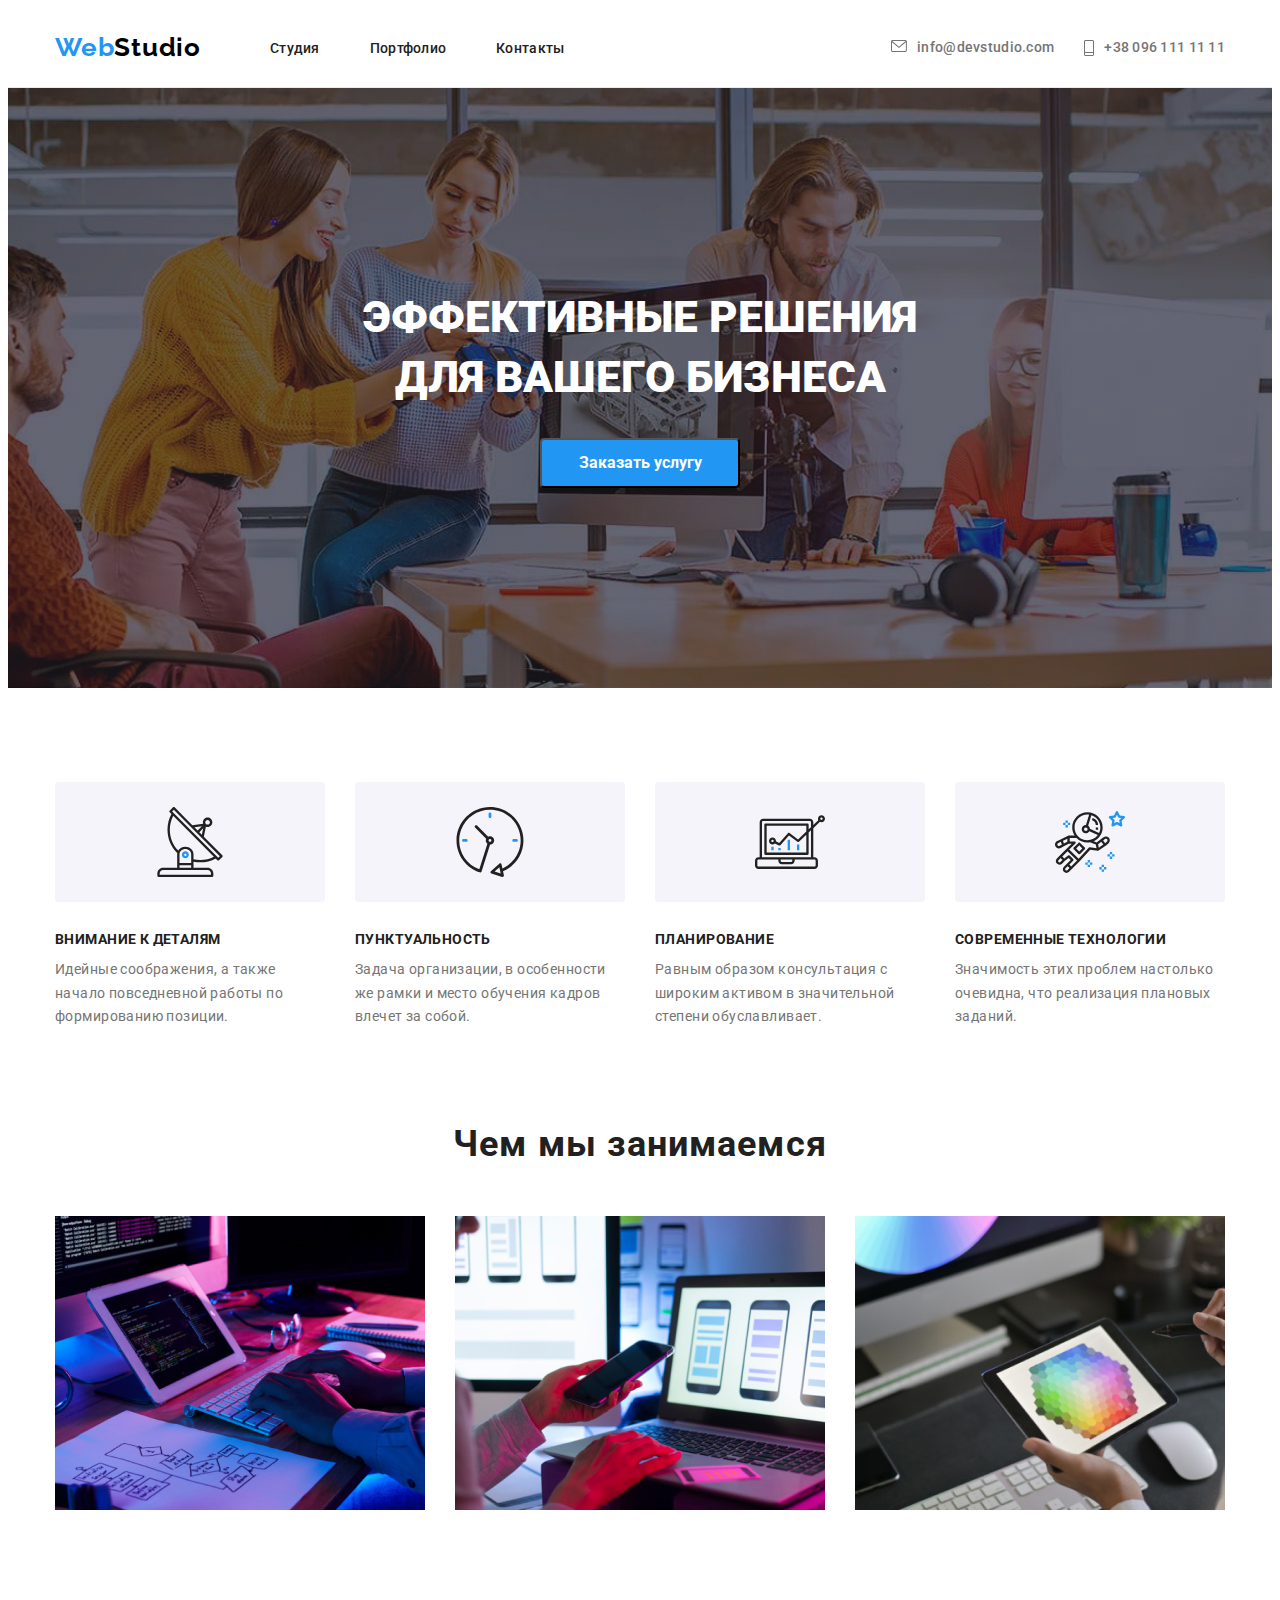
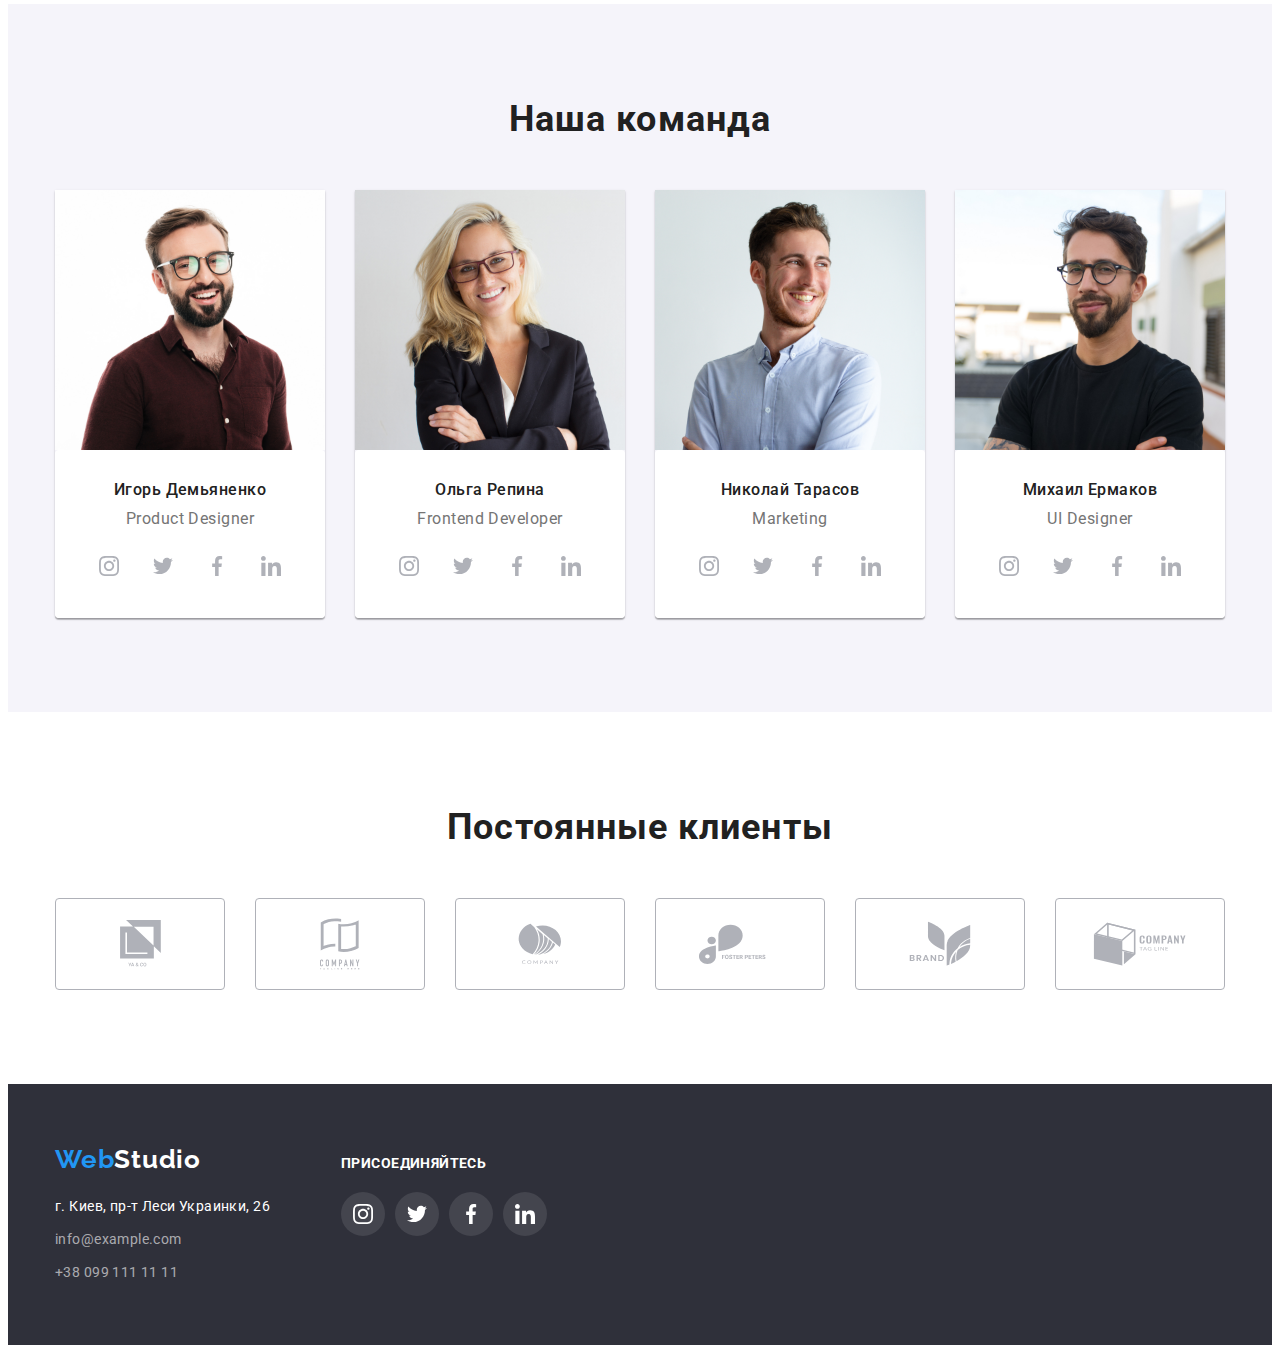
==== index.html @ 506d8bec "5.1" ====
<!DOCTYPE html>
<html lang="ru">
<head>
    <meta charset="UTF-8">
    <meta http-equiv="X-UA-Compatible" content="IE=edge">
    <meta name="viewport" content="width=device-width, initial-scale=1.0">
    <title>Document</title> 
    <link rel="preconnect" href="https://fonts.googleapis.com">
    <link rel="preconnect" href="https://fonts.gstatic.com" crossorigin>
    <link href="https://fonts.googleapis.com/css2?family=Raleway:wght@700&family=Roboto:wght@400;500;700;900&display=swap" rel="stylesheet">
    <link rel="stylesheet" href="https://cdnjs.cloudflare.com/ajax/libs/modern-normalize/1.1.0/modern-normalize.min.css" integrity="sha512-wpPYUAdjBVSE4KJnH1VR1HeZfpl1ub8YT/NKx4PuQ5NmX2tKuGu6U/JRp5y+Y8XG2tV+wKQpNHVUX03MfMFn9Q==" crossorigin="anonymous" referrerpolicy="no-referrer" />
    <link rel="stylesheet" href="./css/styles.css" />
</head>

<body>
<header class="header">
    <div class="container">
<nav class="header-nav">
    <a class="logo link" href="" lang="en">Web<span class="logo-accent">Studio</span></a>
    
   <ul class="header-list list"> 
       <li class="header-item"><a href="./index.html" class="header-link link studia ">Студия</a></li>
    <li class="header-item"><a href="./portfolio.html" class="header-link link portfolio">Портфолио</a></li>
    <li class="header-item"><a href="" class="header-link link contacts">Контакты</a></li>
</ul>
</nav>
 <ul class="header-connect list">
    <li class="header-connect-item"><a href="mailto:info@devstudio.com" class="header-mail link">
        <svg class="header-icon" width="16" height="12">
            <use href="./img/icons-four.svg#icon-envelope"></use>
        </svg> info@devstudio.com</a>
      </li>
    <li class="header-connect-item"><a href="tel:+380961111111" class="header-tel link">
        <svg class="header-icon" width="10" height="16">
            <use href="./img/icons-four.svg#icon-Vector"></use>
        </svg> +38 096 111 11 11</a>
      </li>
 </ul>
</div>

</header>

<main>   
 <section class="business">
    <div class="container">
<h1 class="main-title">ЭФФЕКТИВНЫЕ РЕШЕНИЯ <br>ДЛЯ ВАШЕГО БИЗНЕСА</h1>
<button type="button" class="business-btn">Заказать услугу</button>
</div>
</section>
<section class="option">
        <ul class="option-soc-list list">
            <li class="option-soc-item">
                <div class="option-soc">
                 <svg class="option-soc-icon" width="70" height="70">
                    <use href="./img/icons-three.svg#icon-antenna-1"></use>
                 </svg>
                </div>
            </li>
            <li class="option-soc-item">
                <div class="option-soc">
                 <svg class="option-soc-icon" width="70" height="70">
                    <use href="./img/icons-three.svg#icon-clock-1"></use>
                 </svg>
                </div>
            </li>
            <li class="option-soc-item">
                <div class="option-soc">
                 <svg class="option-soc-icon" width="70" height="70">
                    <use href="./img/icons-three.svg#icon-diagram-1"></use>
                 </svg>
                </div>
            </li>
            <li class="option-soc-item">
                <div class="option-soc">
                 <svg class="option-soc-icon" width="70" height="70">
                    <use href="./img/icons-three.svg#icon-astronaut-1"></use>
                 </svg>
                </div>
            </li>
        </ul>
    <div class="container">
    <ul class="option-list list">
    <li class="option-item "> 
        <h3 class="option-item-title ">Внимание к деталям</h3>
    <p class="option-iyem-text">Идейные соображения, а также начало повседневной работы по формированию позиции. </p>
</li>
    <li class="option-item">
        <h3 class="option-item-title">Пунктуальность </h3>
    <p class="option-iyem-text">Задача организации, в особенности же рамки и место обучения кадров влечет за собой.</p>
</li>
    <li class="option-item">
        <h3 class="option-item-title">Планирование</h3>
    <p class="option-iyem-text">Равным образом консультация с широким активом в значительной степени обуславливает.</p>
</li>
    <li class="option-item">
        <h3 class="option-item-title">Современные технологии</h3>
    <p class="option-iyem-text">Значимость этих проблем настолько очевидна, что реализация плановых заданий.</p>
</li>
</ul>
</div>
</section>
<section class="work">
<div class="container">
<h2 class="work-title">Чем мы занимаемся</h2>

<ul class="work-list list">
    
    <li class="work-item"><img src="img/cod.jpg" alt="верстка" width="370" height="294" class="work-pict"> </li>
<li class="work-item"> <img src="img/telephone.jpg" alt="верстка" width="370" height="294"  class="work-pict"></li>
<li class="work-item"><img src="img/laptop.jpg" alt="верстка" width="370" height="294" class="work-pict"></li>
</ul>
</div>
</section>
   <section class="hero">
       <div class="container">
<h2 class="hero-title">Наша команда</h2>
<ul class="hero-list list">
    <li class="hero-item">
           
        <img src="./img/igor.jpg" alt="работник1" width="270" height="260"  class="hero-pict">
        <div class="about-people">
        <h3 class="hero-name">Игорь Демьяненко</h3>
        <p class="hero-work">Product Designer</p>
        <ul class="hero-soc-list list">
            <li class="hero-soc-item"><a href="" class="hero-soc-link link">
                <svg class="hero-soc-icon" width="20" height="20">
                    <use href="./img/icons.svg#icon-instagram-2-1"></use>
                </svg>
            </a></li>
            <li class="hero-soc-item"><a href="" class="hero-soc-link link">
                <svg class="hero-soc-icon" width="20" height="20">
                    <use href="./img/icons.svg#icon-twitter-1-1"></use>
                </svg>
            </a></li>
            <li class="hero-soc-item"><a href="" class="hero-soc-link link">
                <svg class="hero-soc-icon" width="20" height="20">
                    <use href="./img/icons.svg#icon-facebook-1-1"></use>
                </svg>
            </a></li>
            <li class="hero-soc-item"><a href="" class="hero-soc-link link">
                <svg class="hero-soc-icon" width="20" height="20">
                    <use href="./img/icons.svg#icon-linkedin-1-1"></use>
                </svg>
            </a></li>
        </ul>
        </div>
    </li>

    <li class="hero-item">
                            
        <img src="./img/olha.jpg" alt="работник2" width="270" height="260" class="hero-pict">
        <div class="about-people">
        <h3 class="hero-name">Ольга Репина</h3>
        <p class="hero-work">Frontend Developer</p>
        <ul class="hero-soc-list list">
            <li class="hero-soc-item"><a href="" class="hero-soc-link link">
                <svg class="hero-soc-icon" width="20" height="20">
                    <use href="./img/icons.svg#icon-instagram-2-1"></use>
                </svg>
            </a></li>
            <li class="hero-soc-item"><a href="" class="hero-soc-link link">
                <svg class="hero-soc-icon" width="20" height="20">
                    <use href="./img/icons.svg#icon-twitter-1-1"></use>
                </svg>
            </a></li>
            <li class="hero-soc-item"><a href="" class="hero-soc-link link">
                <svg class="hero-soc-icon" width="20" height="20">
                    <use href="./img/icons.svg#icon-facebook-1-1"></use>
                </svg>
            </a></li>
            <li class="hero-soc-item"><a href="" class="hero-soc-link link">
                <svg class="hero-soc-icon" width="20" height="20">
                    <use href="./img/icons.svg#icon-linkedin-1-1"></use>
                </svg>
            </a></li>
        </ul>
        </div>   
    </li>
    <li class="hero-item">              
      
        <img src="./img/nikolay.jpg" alt="работник3" width="270" height="260" class="hero-pict">
        <div class="about-people">
        <h3 class="hero-name">Николай Тарасов</h3>
        <p class="hero-work">Marketing</p>
        <ul class="hero-soc-list list">
            <li class="hero-soc-item"><a href="" class="hero-soc-link link">
                <svg class="hero-soc-icon" width="20" height="20">
                    <use href="./img/icons.svg#icon-instagram-2-1"></use>
                </svg>
            </a></li>
            <li class="hero-soc-item"><a href="" class="hero-soc-link link">
                <svg class="hero-soc-icon" width="20" height="20">
                    <use href="./img/icons.svg#icon-twitter-1-1"></use>
                </svg>
            </a></li>
            <li class="hero-soc-item"><a href="" class="hero-soc-link link">
                <svg class="hero-soc-icon" width="20" height="20">
                    <use href="./img/icons.svg#icon-facebook-1-1"></use>
                </svg>
            </a></li>
            <li class="hero-soc-item"><a href="" class="hero-soc-link link">
                <svg class="hero-soc-icon" width="20" height="20">
                    <use href="./img/icons.svg#icon-linkedin-1-1"></use>
                </svg>
            </a></li>
        </ul>
        </div>
    </li>

    <li class="hero-item"> 
        <img src="./img/mihail.jpg" alt="работник4" width="270" height="260" class="hero-pict">
        <div class="about-people">
        <h3 class="hero-name">Михаил Ермаков</h3>
        <p class="hero-work">UI Designer</p> 
        <ul class="hero-soc-list list">
            <li class="hero-soc-item"><a href="" class="hero-soc-link link">
                <svg class="hero-soc-icon" width="20" height="20">
                    <use href="./img/icons.svg#icon-instagram-2-1"></use>
                </svg>
            </a></li>
            <li class="hero-soc-item"><a href="" class="hero-soc-link link">
                <svg class="hero-soc-icon" width="20" height="20">
                    <use href="./img/icons.svg#icon-twitter-1-1"></use>
                </svg>
            </a></li>
            <li class="hero-soc-item"><a href="" class="hero-soc-link link">
                <svg class="hero-soc-icon" width="20" height="20">
                    <use href="./img/icons.svg#icon-facebook-1-1"></use>
                </svg>
            </a></li>
            <li class="hero-soc-item"><a href="" class="hero-soc-link link">
                <svg class="hero-soc-icon" width="20" height="20">
                    <use href="./img/icons.svg#icon-linkedin-1-1"></use>
                </svg>
            </a></li>
        </ul>         
        </div>
    </li>
</ul>
</div>
</section>
<section class="customers">
    <h2 class="customers-title">Постоянные клиенты</h2>
   <ul class="customers-list list">
       <li class="customers-item"><a href="" class="customers-link">
           <svg class="customers-icon" width="41" height="46.7">
               <use href="./img/icons-two.svg#icon-Union-2"></use>
           </svg>
       </a></li>
       <li class="customers-item"><a href="" class="customers-link">
           <svg class="customers-icon" width="40" height="52">
               <use href="./img/icons-two.svg#icon-Union-1"></use>
           </svg>
       </a></li>
       <li class="customers-item"><a href="" class="customers-link">
           <svg class="customers-icon" width="43.46" height="41.18">
               <use href="./img/icons-two.svg#icon-Object-2"></use>
           </svg>
       </a></li>
       <li class="customers-item"><a href="" class="customers-link">
           <svg class="customers-icon" width="84.44" height="40.62">
               <use href="./img/icons-two.svg#icon-group-2"></use>
           </svg>
       </a></li>
       <li class="customers-item"><a href="" class="customers-link">
           <svg class="customers-icon" width="62.54" height="45.43">
               <use href="./img/icons-two.svg#icon-group-1"></use>
           </svg>
       </a></li>
       <li class="customers-item"><a href="" class="customers-link">
           <svg class="customers-icon" width="93.79" height="43.93">
               <use href="./img/icons-two.svg#icon-Object-1"></use>
           </svg>
       </a></li>
   </ul>
</section>
</main>
<footer class="footer">
    <div class="footer-container container">
    <div class="address-container">   
    <a class="logo link" href="" lang="en">Web<span class="logo-accent-two">Studio</span></a>
  
    <address>
        <ul class="footer-list list">
          <li class="footer-item"><a href="https://bit.ly/3pXMvUd" target="_blank" rel="noopener noreferrer" class="footer-link-place link">г. Киев, пр-т
              Леси Украинки, 26</a> </li>
          <li class="footer-item"><a href="mailto:info@example.com" class="footer-mail link">info@example.com</a> </li>
          <li class="footer-item"><a href="tel:+380991111111" class="footer-tel link">+38 099 111 11 11</a> </li>
        </ul>
      </address>
      </div>
      <div class="join">
          <strong class="join-title">присоединяйтесь</strong>
          <ul class="join-list list">
              <li class="join-item">
                  <a href="" class="join-link link">
                      <svg class="join-icon" width="20" height="20">
                          <use href="./img/icons.svg#icon-instagram-2-1"></use>
                      </svg>
                  </a>
              </li>
              <li class="join-item">
                  <a href="" class="join-link link">
                      <svg class="join-icon" width="20" height="20">
                          <use href="./img/icons.svg#icon-twitter-1-1"></use>
                      </svg>
                  </a>
              </li>
              <li class="join-item">
                  <a href="" class="join-link link">
                      <svg class="join-icon" width="20" height="20">
                          <use href="./img/icons.svg#icon-facebook-1-1"></use>
                      </svg>
                  </a>
              </li>
              <li class="join-item">
                  <a href="" class="join-link link">
                      <svg class="join-icon" width="20" height="20">
                          <use href="./img/icons.svg#icon-linkedin-1-1"></use>
                      </svg>
                  </a>
              </li>
          </ul>
      </div>
    </div>
    </footer> 

</body>
</html>
---- css/styles.css ----
:root {
    --header-color: #212121;
    --title-color:#212121;
    --text-color:#757575;
    --btn-color:#2196F3;
    --second-title-color:#FFFFFF;
    --logo-colar:#2196F3;
    --header-link-color:#757575;
    --second-btn-color:#212121;
}
img {
  display: block;
}

* {
  box-sizing: border-box;
}
address {
  font-style: normal;
}
p, h1, h2, h3, h4, h5, h6{
  margin: 0;
}
ul{
  margin: 0;
  padding-left: 0;
}


body{
font-family: 'Roboto', sans-serif;
color: #212121;

}
.list {
    list-style: none;
}
.link {
    text-decoration: none;
}
.container {
  width: 1200px;
  margin: 0 auto;
  padding-left: 15px;
  padding-right: 15px;
}
                                          /*header*/
.header {
  padding-top: 24px;
  padding-bottom: 24px;
  border-bottom: 1px solid #ECECEC;
}
.logo {font-family: 'Raleway',sans-serif;
    font-style: normal;
    font-weight: 700;
    font-size: 26px;
    line-height: 1.19;
    letter-spacing: 0.03em;
    color: var(--logo-colar);
    width: 145px;
    height: 31px;
  }
  .logo {
    margin-right: 70px;
  }
    .logo-accent {
        color: black;
    }
    .logo-accent-two{
      color: #FFFFFF;
    }
    .header-list {
      display: flex;
    }
    .header-nav {
      display: flex;
      align-items: center;
    }
    .header .container {
     display: flex;
     align-items: center;
    }
  .header-link {
    font-weight: 500;
    font-size: 14px;
    line-height: 1.14;  
    letter-spacing: 0.02em;
    
    color: var(--header-color);
  }

  .header-item {
   margin-right: 50px;

  }
  .header-item:last-child {
    margin-right: 0;
  }
  .header-mail {
      
  font-weight: 500;
  font-size: 14px;
  line-height: 1.14;
  letter-spacing: 0.02em;
  
  color: var(--header-link-color);
  margin-right: 30px;
  }
  .header-tel {
    font-weight: 500;
    font-size: 14px;
    line-height: 1.14;
    letter-spacing: 0.02em;
    
    color: var(--header-link-color);
  }
  .header-connect {
    margin-left: auto;
    display: flex;
  }
  .header-tel, .header-mail {
   
   display: flex;
  }
  .header-icon {
    fill: #757575;
    margin-right: 10px;  
  }

  .header-link:hover,
  .header-link:focus {
    color: var(--btn-color);
  }
  .header-mail:hover,
  .header-mail:focus {
    color: var(--btn-color);
  }
  .header-mail:hover .header-icon,
  .header-mail:focus .header-icon {
    fill: var(--btn-color);
  }
  .header-tel:hover,
  .header-tel:focus {
    color: var(--btn-color);
  }

  .header-tel:hover .header-icon,
  .header-tel:focus .header-icon{
    color: var(--btn-color);
    fill: var(--btn-color);
  }

  .business-btn:hover,
  .business-btn:focus {
    background: var(--btn-color);
  }
  .main-btn:hover,
  .main-btn:focus {
    background: var(--btn-color);
    color: #FFFFFF;
    box-shadow: 0px 3px 1px rgba(0, 0, 0, 0.1), 0px 1px 2px rgba(0, 0, 0, 0.08), 0px 2px 2px rgba(0, 0, 0, 0.12);
  }
  .footer-link-place:hover,
  .footer-link-place:focus {
    color: var(--btn-color);
  }
  .footer-mail:hover,
  .footer-mail:focus {
    color: var(--btn-color);
  }
  .footer-tel:hover,
  .footer-tel:focus {
    color: var(--btn-color);

  }
                                         /*main*/
 .business{
  background: #2F303A;
  background-image: linear-gradient(rgba(47, 48, 58, 0.4),
   rgba(47, 48, 58, 0.4)), url(../img/photo_bg.jpg);
   max-width: 1600px;
   margin: 0px auto;
  background-repeat: no-repeat;
  background-position: center;
  background-size: cover;
  padding-top: 200px;
  padding-bottom: 200px;
 }                                        
.main-title {
    font-weight: 900;
font-size: 44px;
line-height: 1.36;
color:var(--second-title-color);
text-align: center;
margin-bottom: 30px;
width: 696px;
margin-left: auto;
margin-right: auto;
}


  .business-btn {
    font-family: 'Roboto';
    font-style: normal;
    font-weight: 700;
    font-size: 16px;
    line-height: 1.88;
    min-width: 200px;
    height: 50px;
    margin: 0 auto;
    display: block;
    background: #2196F3;
box-shadow: 0px 4px 4px rgba(0, 0, 0, 0.15);
border-radius: 4px;
color: #FFFFFF;
  }   
  .option {
    padding-top: 94px;
    padding-bottom: 94px;
  }
    .option-list {
     display: flex;

    }
    .option-item:not(:last-child) {
      margin-right: 30px;
    }
    .option-item {
      width: 270px;
    }
  
  .option-item-title {
    font-weight: 700;
    font-size: 14px;
    line-height: 1.14;
    letter-spacing: 0.03em;
    text-transform: uppercase;
    color: var(--title-color);
    margin-bottom: 10px;
  } 
  .option-iyem-text {
    font-size: 14px;
    line-height: 1.71;
    letter-spacing: 0.03em;
    
    color: var(--text-color);
  }     

 .option-soc-list {
   display: flex;
   justify-content: center;
 }
 
 .option-soc-item {
   width: 270px;
   height: 120px;
   background: #F5F4FA;
   border-radius: 4px;
   margin-bottom: 30px;
   margin-left: 30px;
 }

 .option-soc-item:first-child {
   margin-left: 0px;
 }

 .option-soc {
    display: flex;
    width: 100%;
    height: 100%;
    justify-content: center;
    align-items: center;
 }




  .work {
    padding-bottom: 94px;
  }
  .work-title {
    font-weight: 700;
    font-size: 36px;
    line-height: 1.17;
    letter-spacing: 0.03em;
    color: var(--title-color);
    margin-bottom: 50px;
    text-align: center;
  }   
  .work-list {
   display: flex;
  }
  .work-item:not(:last-child) {
   margin-right: 30px;

  } 
  
  .hero {
    background: #F5F4FA;
    padding-top: 94px;
    padding-bottom: 94px; 
  }
  .hero-title {
    font-weight: 700;
    font-size: 36px;
    line-height: 1.17;
    letter-spacing: 0.03em;
    color: var(--title-color);
    text-align: center;
    margin-bottom: 50px;
  }  
  .hero-list {
    display: flex;
     margin: -15px;
  }
  /* .hero-item:not(:last-child) {
    margin-right: 30px; 

  } */
  .hero-item {
    /* flex-basic: calc((100% - 120px) / 4); */
    flex-basis: calc(100% / 4 - 30px);
    margin: 15px;
    box-shadow: 0px 1px 3px rgba(0, 0, 0, 0.12), 0px 1px 1px rgba(0, 0, 0, 0.14), 0px 2px 1px rgba(0, 0, 0, 0.2);
    border-radius: 0px 0px 4px 4px; 
  }
  .about-people {
    padding-top: 30px;
    padding-bottom: 30px;
    text-align: center;
    background-color: #FFFFFF;
    border-radius: 4px;
  }

  .hero-name {
    font-weight: 500;
    font-size: 16px;
    line-height: 1.19;
    letter-spacing: 0.03em;
    color: var(--title-color);
    margin-bottom: 10px;
  }     
  .hero-work {
    font-size: 16px;
    line-height: 1.19;
    letter-spacing: 0.03em;
    
    color: var(--text-color);
    margin-bottom: 16px;
  }   

  .hero-soc-list {
    display: flex;
    justify-content: center;
  }

  .hero-soc-item {
   width: 44px;
   height: 44px;
   margin-left: 10px;

  }
  
  .hero-soc-item:first-child {
    margin-left: 0px;
  }

  .hero-soc-link {
    display: flex;
    align-items: center; 
    justify-content: center; 
    width: 100%;
    height: 100%;
    border-radius: 50px;
  }
  .hero-soc-icon {
    fill:  #AFB1B8;
  }

  .hero-soc-link:hover,
  .hero-soc-link:focus {
    background: #2196F3;
  }

  .hero-soc-link:hover .hero-soc-icon,
  .hero-soc-link:focus .hero-soc-icon {
    fill: #FFFFFF;
  }
  
  .customers {
    padding-top: 94px;
    padding-bottom: 94px;
    
  }

  .customers-title {
    font-weight: 700;
    font-size: 36px;
    line-height: 1.17;
    text-align: center;
    letter-spacing: 0.03em;
    color: #212121;
    text-align: center;
    margin-bottom: 50px;
  }
  .customers-list {
    display: flex;
    justify-content: center;
  }

  .customers-item {
   width: 170px;
   height: 92px;
   margin-left: 30px; 
   border: 1px solid #AFB1B8;
   border-radius: 4px;
  }
  .customers-item:first-child {
    margin-left: 0px;
  }

  .customers-icon {
    fill: #AFB1B8;
  }

  .customers-link {
   display: flex;
   align-items: center ;
   justify-content: center;
   width: 100%;
   height: 100%;
  }
   
  .customers-link:hover,
  .customers-link:focus {
    border: 1px solid #2196F3;
  }

  .customers-link:hover .customers-icon,
  .customers-link:focus .customers-icon {
    fill: #2196F3;
  }

                                    /*footer*/
   .footer {
    background: #2F303A;
    padding-top: 60px;
    padding-bottom: 60px; 
    
   }
   .footer-container {
     display: flex;
     align-items: baseline;
   }
   .address-container {
     margin-right: 70px;
   }
   
   .footer-list {
     margin-top: 20px;
   }

   .footer-link-place {
    font-size: 14px;
    line-height: 1.71;
    letter-spacing: 0.03em;
    color: var(--second-title-color);
   }
   .footer-mail {
    font-size: 14px;
    line-height: 1.71;
    letter-spacing: 0.03em;
    color: rgba(255, 255, 255, 0.6);
   }
   .footer-tel {
    font-size: 14px;
    line-height: 1.71;
    letter-spacing: 0.03em;
    color: rgba(255, 255, 255, 0.6);
   }
   .footer-item:not(:last-child) {
     margin-bottom: 9px;

   } 
   .join-title {
    font-weight: 700;
    font-size: 14px;
    line-height: 1.14;
    letter-spacing: 0.03em;
    color: #FFFFFF;
    display: block;
    margin-bottom: 20px;
    text-transform: uppercase; 
   }

   .join-list {
     display: flex;
     justify-content: center;
   }  
   .join-item {
    width: 44px;
    height: 44px;
    margin-left: 10px;
   }
   .join-item:first-child {
     margin-left: 0px;
    } 

   .join-link {
     display: flex;
     justify-content: center;
     align-items: center;
     width: 100%;
     height: 100%;
     border-radius: 50px;
     background: rgba(255, 255, 255, 0.1);
   }   
   
   .join-icon {
     fill: #FFFFFF;
   } 

   .join-link:hover,
   .join-link:focus {
    background: #2196F3;
   }
    
  


                            /*main-portfolio*/
                            
  .main-box {
    padding-top: 94px;
    padding-bottom: 94px;
  } 

  .main-btn {
    font-family: 'Roboto';
    font-style: normal;
    font-weight: 500;
    font-size: 16px;
    line-height: 1.63;
    letter-spacing: 0.03em;
    color: var(--second-btn-color);
    padding: 6px 22px;
    background: #F5F4FA;
    border-radius: 4px;
    border: #FFFFFF;
    
  }  
  .main-list {
    margin-bottom: 50px;
    display:flex;
    justify-content: center;
  }
  .main-item:not(:last-child) {
    margin-right: 8px;
  }
  
  .about-box {
    padding-top: 20px;
    padding-bottom: 20px;
    /* border: 1px solid #EEEEEE; */
    padding-left: 24px;
    padding-right: 24px;
  }
  .box-list {
   display: flex;
   flex-wrap: wrap;
    margin: -15px;
  }
  .box-item {
    flex-basis: calc(100% / 9 - 30px);
     margin: 15px; 
     outline: 1px solid #EEEEEE;
  }

  .box-item:hover,
  .box-item:focus {
box-shadow: 0px 1px 1px rgba(0, 0, 0, 0.12), 0px 4px 4px 
rgba(0, 0, 0, 0.06), 1px 4px 6px rgba(0, 0, 0, 0.16);
  }

  .box-title{
    font-weight: 700;
    font-size: 18px;
    line-height: 2.00;
    letter-spacing: 0.06em;
    color: var(--title-color);
    margin-bottom: 4px;
     
  }                                                   
  .box-text {
    font-size: 16px;
    line-height: 1.88;
    letter-spacing: 0.03em;
    
    color: var(--text-color);
  }
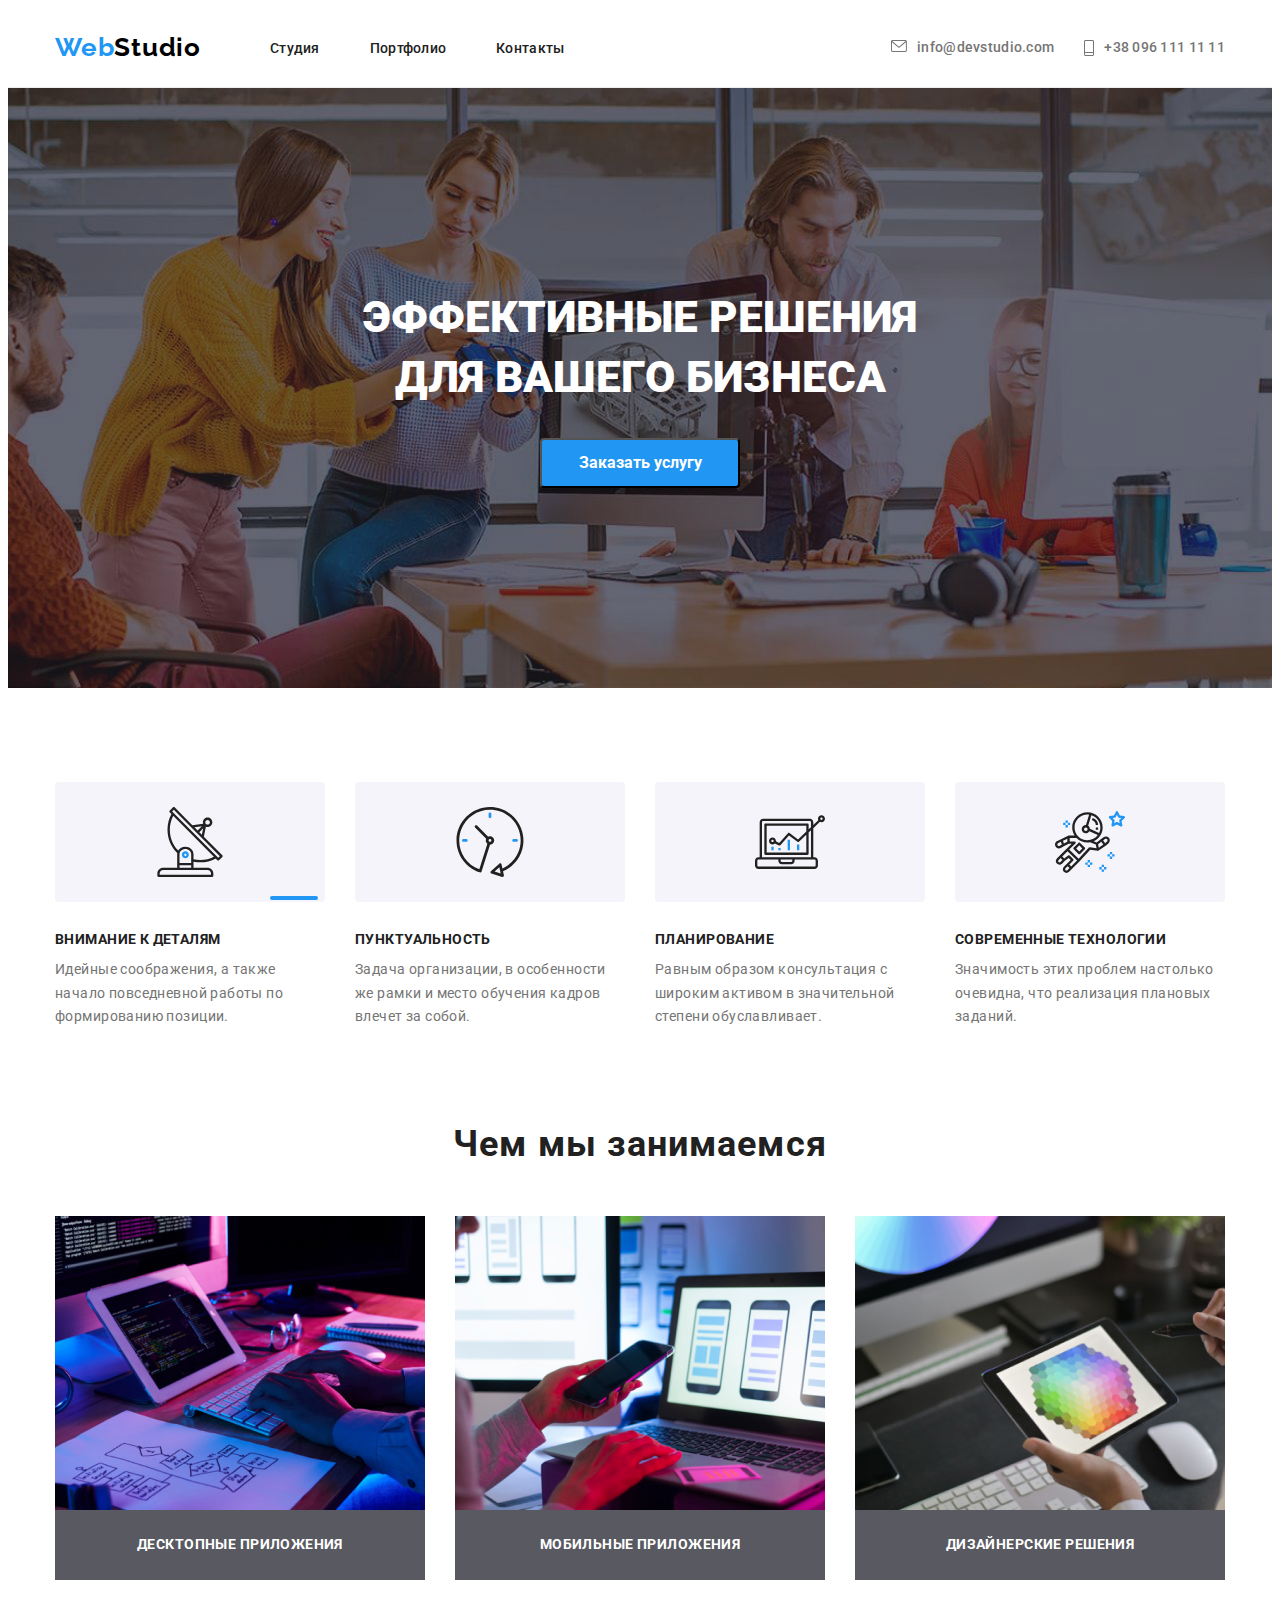
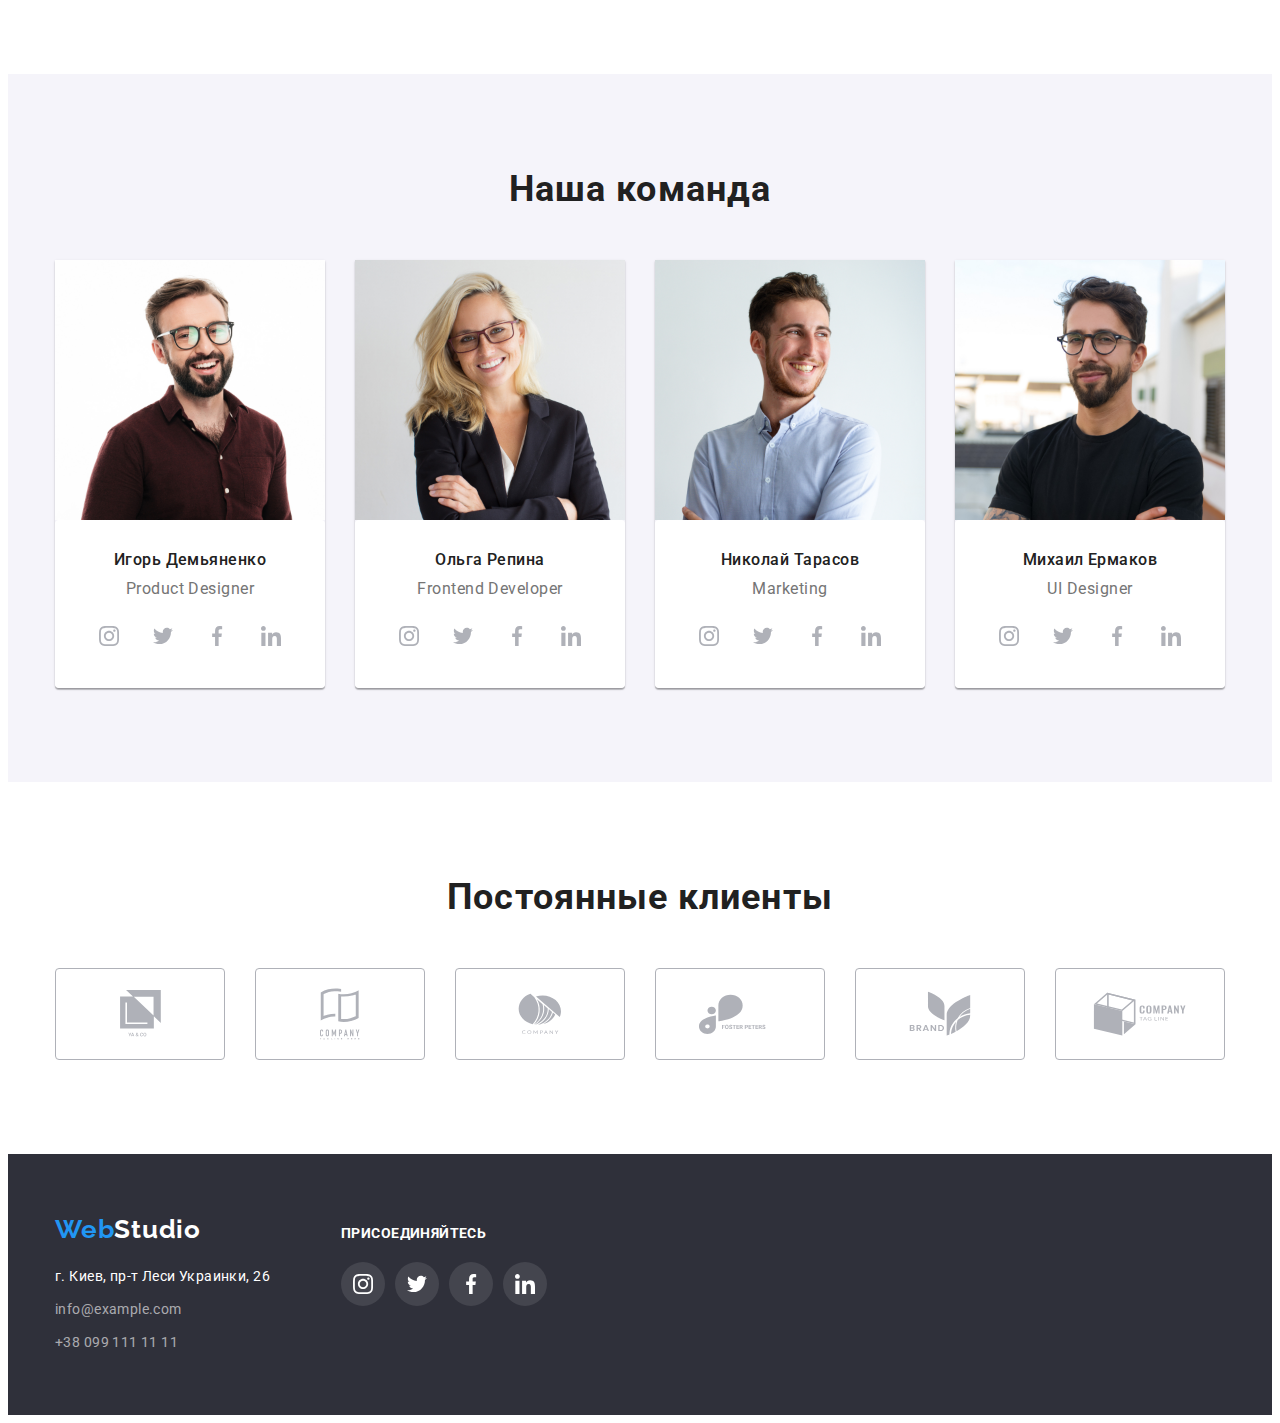
==== commit d156244d: "5.1" ====
--- a/index.html
+++ b/index.html
@@ -18,63 +18,63 @@
 <nav class="header-nav">
     <a class="logo link" href="" lang="en">Web<span class="logo-accent">Studio</span></a>
     
-   <ul class="header-list list"> 
-       <li class="header-item"><a href="./index.html" class="header-link link studia ">Студия</a></li>
-    <li class="header-item"><a href="./portfolio.html" class="header-link link portfolio">Портфолио</a></li>
-    <li class="header-item"><a href="" class="header-link link contacts">Контакты</a></li>
-</ul>
+    <ul class="header-list list"> 
+        <li class="header-item"><a href="./index.html" class="header-link link studia ">Студия</a></li>
+        <li class="header-item"><a href="./portfolio.html" class="header-link link portfolio">Портфолио</a></li>
+        <li class="header-item"><a href="" class="header-link link contacts">Контакты</a></li>
+    </ul>
 </nav>
- <ul class="header-connect list">
-    <li class="header-connect-item"><a href="mailto:info@devstudio.com" class="header-mail link">
+    <ul class="header-connect list">
+        <li class="header-connect-item"><a href="mailto:info@devstudio.com" class="header-mail link">
         <svg class="header-icon" width="16" height="12">
             <use href="./img/icons-four.svg#icon-envelope"></use>
         </svg> info@devstudio.com</a>
-      </li>
-    <li class="header-connect-item"><a href="tel:+380961111111" class="header-tel link">
+        </li>
+        <li class="header-connect-item"><a href="tel:+380961111111" class="header-tel link">
         <svg class="header-icon" width="10" height="16">
             <use href="./img/icons-four.svg#icon-Vector"></use>
         </svg> +38 096 111 11 11</a>
-      </li>
- </ul>
+        </li>
+    </ul>
 </div>
 
 </header>
 
 <main>   
- <section class="business">
+<section class="business">
     <div class="container">
-<h1 class="main-title">ЭФФЕКТИВНЫЕ РЕШЕНИЯ <br>ДЛЯ ВАШЕГО БИЗНЕСА</h1>
-<button type="button" class="business-btn">Заказать услугу</button>
-</div>
+        <h1 class="main-title">ЭФФЕКТИВНЫЕ РЕШЕНИЯ <br>ДЛЯ ВАШЕГО БИЗНЕСА</h1>
+        <button type="button" class="business-btn">Заказать услугу</button>
+    </div>
 </section>
 <section class="option">
         <ul class="option-soc-list list">
             <li class="option-soc-item">
                 <div class="option-soc">
-                 <svg class="option-soc-icon" width="70" height="70">
+                <svg class="option-soc-icon" width="70" height="70">
                     <use href="./img/icons-three.svg#icon-antenna-1"></use>
-                 </svg>
+                </svg>
                 </div>
             </li>
             <li class="option-soc-item">
                 <div class="option-soc">
-                 <svg class="option-soc-icon" width="70" height="70">
+                <svg class="option-soc-icon" width="70" height="70">
                     <use href="./img/icons-three.svg#icon-clock-1"></use>
-                 </svg>
+                </svg>
                 </div>
             </li>
             <li class="option-soc-item">
                 <div class="option-soc">
-                 <svg class="option-soc-icon" width="70" height="70">
+                <svg class="option-soc-icon" width="70" height="70">
                     <use href="./img/icons-three.svg#icon-diagram-1"></use>
-                 </svg>
+                </svg>
                 </div>
             </li>
             <li class="option-soc-item">
                 <div class="option-soc">
-                 <svg class="option-soc-icon" width="70" height="70">
+                <svg class="option-soc-icon" width="70" height="70">
                     <use href="./img/icons-three.svg#icon-astronaut-1"></use>
-                 </svg>
+                </svg>
                 </div>
             </li>
         </ul>
@@ -109,14 +109,24 @@
 <li class="work-item"> <img src="img/telephone.jpg" alt="верстка" width="370" height="294"  class="work-pict"></li>
 <li class="work-item"><img src="img/laptop.jpg" alt="верстка" width="370" height="294" class="work-pict"></li>
 </ul>
+<ul class="work-pre-list list">
+    <li class="work-pre-item">
+        <p class="pre-text">Десктопные приложения</p>
+    </li>
+    <li class="work-pre-item">
+        <p class="pre-text">Мобильные приложения</p>
+    </li>
+    <li class="work-pre-item">
+        <p class="pre-text">Дизайнерские решения</p>
+    </li>
+</ul>
 </div>
 </section>
-   <section class="hero">
-       <div class="container">
+<section class="hero">
+    <div class="container">
 <h2 class="hero-title">Наша команда</h2>
 <ul class="hero-list list">
-    <li class="hero-item">
-           
+    <li class="hero-item">       
         <img src="./img/igor.jpg" alt="работник1" width="270" height="260"  class="hero-pict">
         <div class="about-people">
         <h3 class="hero-name">Игорь Демьяненко</h3>
@@ -176,8 +186,7 @@
         </ul>
         </div>   
     </li>
-    <li class="hero-item">              
-      
+    <li class="hero-item">                
         <img src="./img/nikolay.jpg" alt="работник3" width="270" height="260" class="hero-pict">
         <div class="about-people">
         <h3 class="hero-name">Николай Тарасов</h3>
@@ -240,88 +249,87 @@
 </div>
 </section>
 <section class="customers">
-    <h2 class="customers-title">Постоянные клиенты</h2>
-   <ul class="customers-list list">
-       <li class="customers-item"><a href="" class="customers-link">
-           <svg class="customers-icon" width="41" height="46.7">
-               <use href="./img/icons-two.svg#icon-Union-2"></use>
-           </svg>
-       </a></li>
-       <li class="customers-item"><a href="" class="customers-link">
-           <svg class="customers-icon" width="40" height="52">
-               <use href="./img/icons-two.svg#icon-Union-1"></use>
-           </svg>
-       </a></li>
-       <li class="customers-item"><a href="" class="customers-link">
-           <svg class="customers-icon" width="43.46" height="41.18">
-               <use href="./img/icons-two.svg#icon-Object-2"></use>
-           </svg>
-       </a></li>
-       <li class="customers-item"><a href="" class="customers-link">
-           <svg class="customers-icon" width="84.44" height="40.62">
-               <use href="./img/icons-two.svg#icon-group-2"></use>
-           </svg>
-       </a></li>
-       <li class="customers-item"><a href="" class="customers-link">
-           <svg class="customers-icon" width="62.54" height="45.43">
-               <use href="./img/icons-two.svg#icon-group-1"></use>
-           </svg>
-       </a></li>
-       <li class="customers-item"><a href="" class="customers-link">
-           <svg class="customers-icon" width="93.79" height="43.93">
-               <use href="./img/icons-two.svg#icon-Object-1"></use>
-           </svg>
-       </a></li>
-   </ul>
+<h2 class="customers-title">Постоянные клиенты</h2>
+<ul class="customers-list list">
+    <li class="customers-item"><a href="" class="customers-link">
+        <svg class="customers-icon" width="41" height="46.7">
+            <use href="./img/icons-two.svg#icon-Union-2"></use>
+        </svg>
+    </a></li>
+    <li class="customers-item"><a href="" class="customers-link">
+        <svg class="customers-icon" width="40" height="52">
+            <use href="./img/icons-two.svg#icon-Union-1"></use>
+        </svg>
+    </a></li>
+    <li class="customers-item"><a href="" class="customers-link">
+        <svg class="customers-icon" width="43.46" height="41.18">
+            <use href="./img/icons-two.svg#icon-Object-2"></use>
+        </svg>
+    </a></li>
+    <li class="customers-item"><a href="" class="customers-link">
+        <svg class="customers-icon" width="84.44" height="40.62">
+            <use href="./img/icons-two.svg#icon-group-2"></use>
+        </svg>
+    </a></li>
+    <li class="customers-item"><a href="" class="customers-link">
+        <svg class="customers-icon" width="62.54" height="45.43">
+            <use href="./img/icons-two.svg#icon-group-1"></use>
+        </svg>
+    </a></li>
+    <li class="customers-item"><a href="" class="customers-link">
+        <svg class="customers-icon" width="93.79" height="43.93">
+            <use href="./img/icons-two.svg#icon-Object-1"></use>
+        </svg>
+    </a></li>
+</ul>
 </section>
 </main>
 <footer class="footer">
     <div class="footer-container container">
     <div class="address-container">   
     <a class="logo link" href="" lang="en">Web<span class="logo-accent-two">Studio</span></a>
-  
     <address>
         <ul class="footer-list list">
-          <li class="footer-item"><a href="https://bit.ly/3pXMvUd" target="_blank" rel="noopener noreferrer" class="footer-link-place link">г. Киев, пр-т
-              Леси Украинки, 26</a> </li>
-          <li class="footer-item"><a href="mailto:info@example.com" class="footer-mail link">info@example.com</a> </li>
-          <li class="footer-item"><a href="tel:+380991111111" class="footer-tel link">+38 099 111 11 11</a> </li>
-        </ul>
-      </address>
-      </div>
-      <div class="join">
-          <strong class="join-title">присоединяйтесь</strong>
-          <ul class="join-list list">
-              <li class="join-item">
-                  <a href="" class="join-link link">
-                      <svg class="join-icon" width="20" height="20">
-                          <use href="./img/icons.svg#icon-instagram-2-1"></use>
-                      </svg>
-                  </a>
-              </li>
-              <li class="join-item">
-                  <a href="" class="join-link link">
-                      <svg class="join-icon" width="20" height="20">
-                          <use href="./img/icons.svg#icon-twitter-1-1"></use>
-                      </svg>
-                  </a>
-              </li>
-              <li class="join-item">
-                  <a href="" class="join-link link">
-                      <svg class="join-icon" width="20" height="20">
-                          <use href="./img/icons.svg#icon-facebook-1-1"></use>
-                      </svg>
-                  </a>
-              </li>
-              <li class="join-item">
-                  <a href="" class="join-link link">
-                      <svg class="join-icon" width="20" height="20">
-                          <use href="./img/icons.svg#icon-linkedin-1-1"></use>
-                      </svg>
-                  </a>
-              </li>
-          </ul>
-      </div>
+        <li class="footer-item"><a href="https://bit.ly/3pXMvUd" target="_blank" rel="noopener noreferrer" class="footer-link-place link">г. Киев, пр-т
+            Леси Украинки, 26</a> </li>
+        <li class="footer-item"><a href="mailto:info@example.com" class="footer-mail link">info@example.com</a> </li>
+        <li class="footer-item"><a href="tel:+380991111111" class="footer-tel link">+38 099 111 11 11</a> </li>
+        </ul>
+    </address>
+    </div>
+    <div class="join">
+        <strong class="join-title">присоединяйтесь</strong>
+        <ul class="join-list list">
+            <li class="join-item">
+                <a href="" class="join-link link">
+                    <svg class="join-icon" width="20" height="20">
+                        <use href="./img/icons.svg#icon-instagram-2-1"></use>
+                    </svg>
+                </a>
+            </li>
+            <li class="join-item">
+                <a href="" class="join-link link">
+                    <svg class="join-icon" width="20" height="20">
+                        <use href="./img/icons.svg#icon-twitter-1-1"></use>
+                    </svg>
+                </a>
+            </li>
+            <li class="join-item">
+                <a href="" class="join-link link">
+                    <svg class="join-icon" width="20" height="20">
+                        <use href="./img/icons.svg#icon-facebook-1-1"></use>
+                    </svg>
+                </a>
+            </li>
+            <li class="join-item">
+                <a href="" class="join-link link">
+                    <svg class="join-icon" width="20" height="20">
+                        <use href="./img/icons.svg#icon-linkedin-1-1"></use>
+                    </svg>
+                </a>
+            </li>
+        </ul>
+    </div>
     </div>
     </footer> 
 
--- a/css/styles.css
+++ b/css/styles.css
@@ -72,13 +72,14 @@
     .header-list {
       display: flex;
     }
+
     .header-nav {
       display: flex;
       align-items: center;
     }
     .header .container {
-     display: flex;
-     align-items: center;
+    display: flex;
+    align-items: center;
     }
   .header-link {
     font-weight: 500;
@@ -88,14 +89,28 @@
     
     color: var(--header-color);
   }
-
+  .header-list::after {
+    content: "";
+    position: absolute;
+    bottom: 0;
+    display: block;
+    width: 48px;
+    height: 4px;
+    border-radius: 4px;
+    background-color: var(--btn-color)
+    
+  }
+    
+  
+  
   .header-item {
-   margin-right: 50px;
+  margin-right: 50px;
 
   }
   .header-item:last-child {
     margin-right: 0;
   }
+  
   .header-mail {
       
   font-weight: 500;
@@ -119,8 +134,8 @@
     display: flex;
   }
   .header-tel, .header-mail {
-   
-   display: flex;
+  
+  display: flex;
   }
   .header-icon {
     fill: #757575;
@@ -173,19 +188,20 @@
     color: var(--btn-color);
 
   }
-                                         /*main*/
- .business{
+                                        /*main*/
+
+  .business{
   background: #2F303A;
   background-image: linear-gradient(rgba(47, 48, 58, 0.4),
-   rgba(47, 48, 58, 0.4)), url(../img/photo_bg.jpg);
-   max-width: 1600px;
-   margin: 0px auto;
+  rgba(47, 48, 58, 0.4)), url(../img/photo_bg.jpg);
+  max-width: 1600px;
+  margin: 0px auto;
   background-repeat: no-repeat;
   background-position: center;
   background-size: cover;
   padding-top: 200px;
   padding-bottom: 200px;
- }                                        
+}                                        
 .main-title {
     font-weight: 900;
 font-size: 44px;
@@ -219,7 +235,7 @@
     padding-bottom: 94px;
   }
     .option-list {
-     display: flex;
+    display: flex;
 
     }
     .option-item:not(:last-child) {
@@ -246,31 +262,31 @@
     color: var(--text-color);
   }     
 
- .option-soc-list {
-   display: flex;
-   justify-content: center;
- }
- 
- .option-soc-item {
-   width: 270px;
-   height: 120px;
-   background: #F5F4FA;
-   border-radius: 4px;
-   margin-bottom: 30px;
-   margin-left: 30px;
- }
-
- .option-soc-item:first-child {
-   margin-left: 0px;
- }
-
- .option-soc {
+  .option-soc-list {
+  display: flex;
+  justify-content: center;
+  }
+
+  .option-soc-item {
+    width: 270px;
+    height: 120px;
+    background: #F5F4FA;
+    border-radius: 4px;
+    margin-bottom: 30px;
+    margin-left: 30px;
+  }
+
+  .option-soc-item:first-child {
+    margin-left: 0px;
+  }
+
+  .option-soc {
     display: flex;
     width: 100%;
     height: 100%;
     justify-content: center;
     align-items: center;
- }
+  }
 
 
 
@@ -288,12 +304,35 @@
     text-align: center;
   }   
   .work-list {
-   display: flex;
+    display: flex;
   }
   .work-item:not(:last-child) {
-   margin-right: 30px;
+    margin-right: 30px;
 
   } 
+  .work-pre-list{
+    display: flex;
+    
+  }
+  .work-pre-item {
+    width: 370px;
+    height: 70px;
+    background: rgba(47, 48, 58, 0.8);
+    margin-right: 30px;
+  }
+  .work-pre-item:last-child {
+    margin-right: 0px;
+  }
+  .pre-text {
+    font-weight: 700;
+font-size: 14px;
+line-height: 1.14;
+text-align: center;
+letter-spacing: 0.03em;
+text-transform: uppercase;
+color: #FFFFFF;
+margin-top: 27px;
+  }
   
   .hero {
     background: #F5F4FA;
@@ -311,7 +350,7 @@
   }  
   .hero-list {
     display: flex;
-     margin: -15px;
+    margin: -15px;
   }
   /* .hero-item:not(:last-child) {
     margin-right: 30px; 
@@ -355,9 +394,9 @@
   }
 
   .hero-soc-item {
-   width: 44px;
-   height: 44px;
-   margin-left: 10px;
+    width: 44px;
+    height: 44px;
+    margin-left: 10px;
 
   }
   
@@ -409,11 +448,11 @@
   }
 
   .customers-item {
-   width: 170px;
-   height: 92px;
-   margin-left: 30px; 
-   border: 1px solid #AFB1B8;
-   border-radius: 4px;
+    width: 170px;
+    height: 92px;
+    margin-left: 30px; 
+    border: 1px solid #AFB1B8;
+    border-radius: 4px;
   }
   .customers-item:first-child {
     margin-left: 0px;
@@ -424,13 +463,13 @@
   }
 
   .customers-link {
-   display: flex;
-   align-items: center ;
-   justify-content: center;
-   width: 100%;
-   height: 100%;
-  }
-   
+    display: flex;
+    align-items: center ;
+    justify-content: center;
+    width: 100%;
+    height: 100%;
+  }
+  
   .customers-link:hover,
   .customers-link:focus {
     border: 1px solid #2196F3;
@@ -442,47 +481,47 @@
   }
 
                                     /*footer*/
-   .footer {
+  .footer {
     background: #2F303A;
     padding-top: 60px;
     padding-bottom: 60px; 
     
-   }
-   .footer-container {
-     display: flex;
-     align-items: baseline;
-   }
-   .address-container {
-     margin-right: 70px;
-   }
-   
-   .footer-list {
-     margin-top: 20px;
-   }
-
-   .footer-link-place {
+  }
+  .footer-container {
+    display: flex;
+    align-items: baseline;
+  }
+  .address-container {
+    margin-right: 70px;
+  }
+  
+  .footer-list {
+    margin-top: 20px;
+  }
+
+  .footer-link-place {
     font-size: 14px;
     line-height: 1.71;
     letter-spacing: 0.03em;
     color: var(--second-title-color);
-   }
-   .footer-mail {
+  }
+  .footer-mail {
     font-size: 14px;
     line-height: 1.71;
     letter-spacing: 0.03em;
     color: rgba(255, 255, 255, 0.6);
-   }
-   .footer-tel {
+  }
+  .footer-tel {
     font-size: 14px;
     line-height: 1.71;
     letter-spacing: 0.03em;
     color: rgba(255, 255, 255, 0.6);
-   }
-   .footer-item:not(:last-child) {
-     margin-bottom: 9px;
-
-   } 
-   .join-title {
+  }
+  .footer-item:not(:last-child) {
+    margin-bottom: 9px;
+
+  } 
+  .join-title {
     font-weight: 700;
     font-size: 14px;
     line-height: 1.14;
@@ -491,39 +530,39 @@
     display: block;
     margin-bottom: 20px;
     text-transform: uppercase; 
-   }
-
-   .join-list {
-     display: flex;
-     justify-content: center;
-   }  
-   .join-item {
+  }
+
+  .join-list {
+    display: flex;
+    justify-content: center;
+  }  
+  .join-item {
     width: 44px;
     height: 44px;
     margin-left: 10px;
-   }
-   .join-item:first-child {
-     margin-left: 0px;
-    } 
-
-   .join-link {
-     display: flex;
-     justify-content: center;
-     align-items: center;
-     width: 100%;
-     height: 100%;
-     border-radius: 50px;
-     background: rgba(255, 255, 255, 0.1);
-   }   
-   
-   .join-icon {
-     fill: #FFFFFF;
-   } 
-
-   .join-link:hover,
-   .join-link:focus {
+  }
+  .join-item:first-child {
+    margin-left: 0px;
+  } 
+
+  .join-link {
+    display: flex;
+    justify-content: center;
+    align-items: center;
+    width: 100%;
+    height: 100%;
+    border-radius: 50px;
+    background: rgba(255, 255, 255, 0.1);
+  }   
+  
+  .join-icon {
+    fill: #FFFFFF;
+  } 
+
+  .join-link:hover,
+  .join-link:focus {
     background: #2196F3;
-   }
+  }
     
   
 
@@ -566,14 +605,14 @@
     padding-right: 24px;
   }
   .box-list {
-   display: flex;
-   flex-wrap: wrap;
+    display: flex;
+    flex-wrap: wrap;
     margin: -15px;
   }
   .box-item {
-    flex-basis: calc(100% / 9 - 30px);
-     margin: 15px; 
-     outline: 1px solid #EEEEEE;
+  flex-basis: calc(100% / 9 - 30px);
+    margin: 15px; 
+    outline: 1px solid #EEEEEE;
   }
 
   .box-item:hover,
@@ -589,7 +628,7 @@
     letter-spacing: 0.06em;
     color: var(--title-color);
     margin-bottom: 4px;
-     
+  
   }                                                   
   .box-text {
     font-size: 16px;
@@ -599,5 +638,4 @@
     color: var(--text-color);
   }    
   
- 
   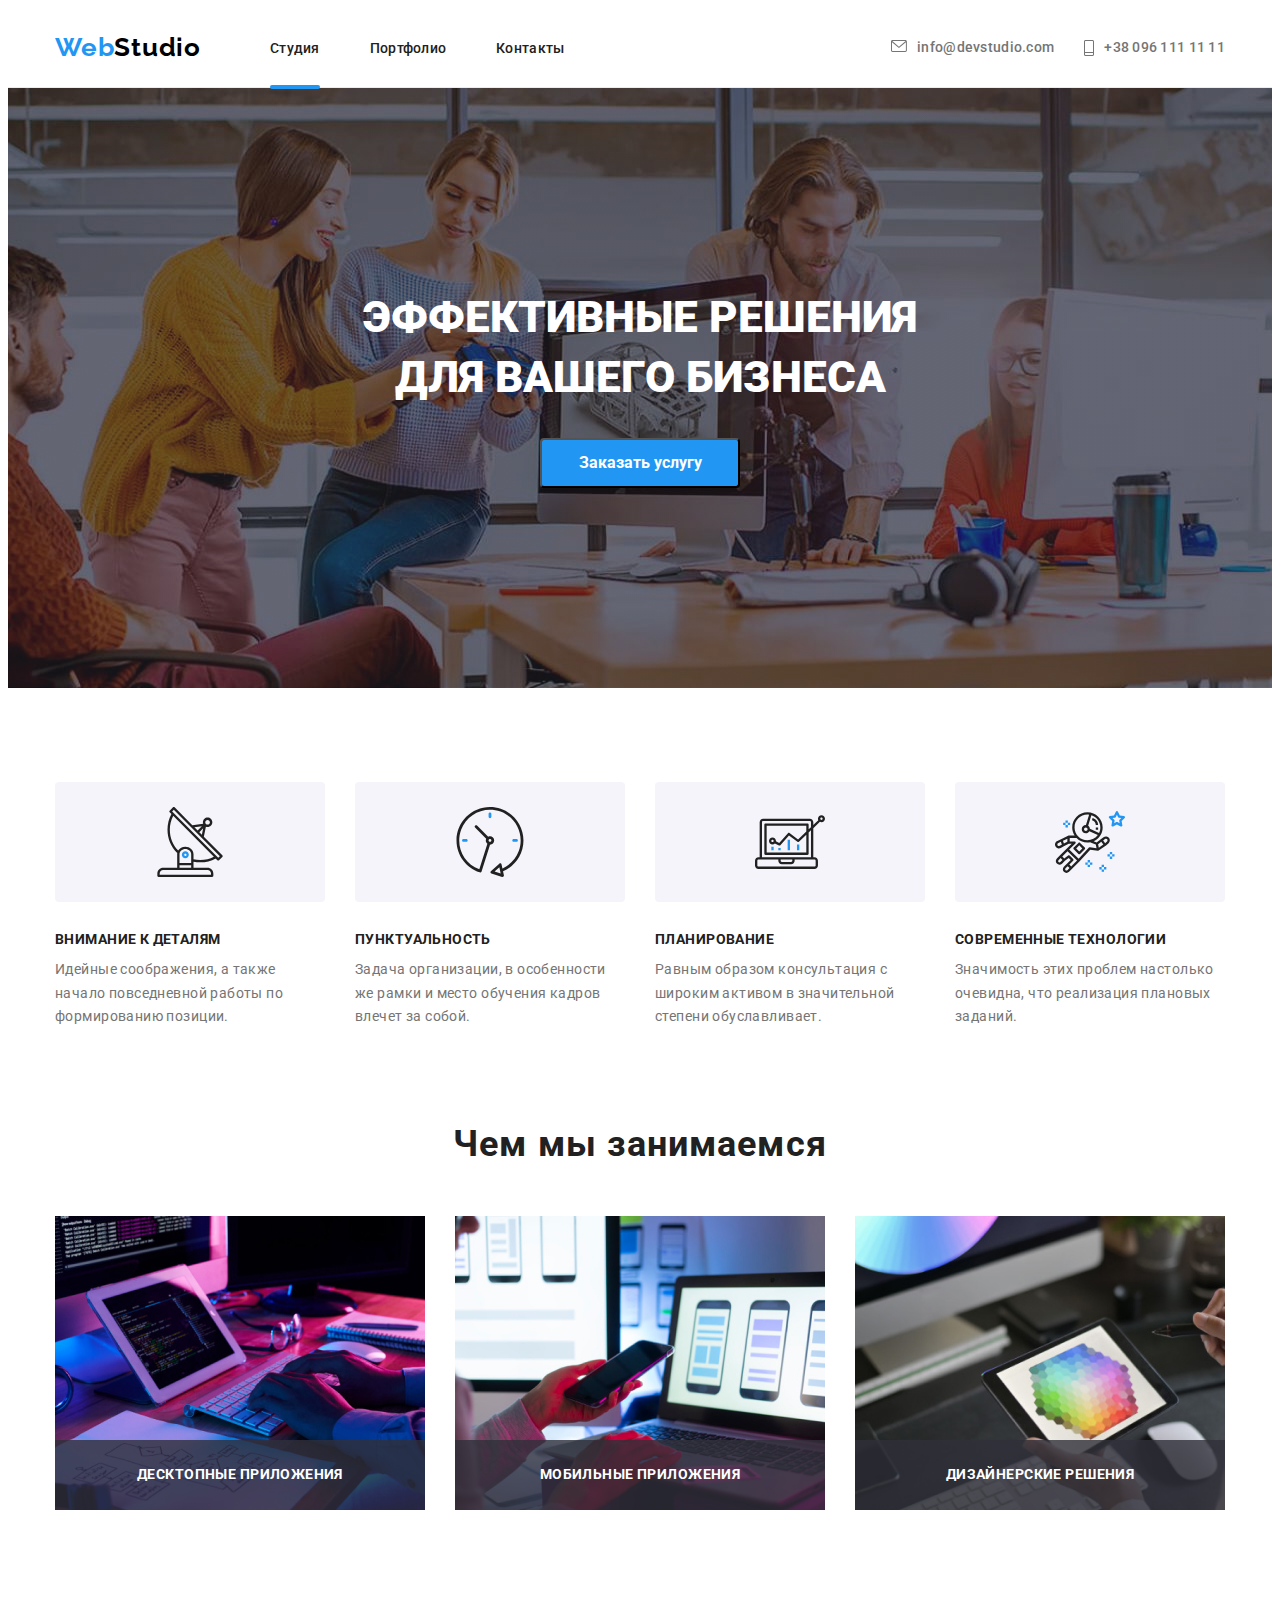
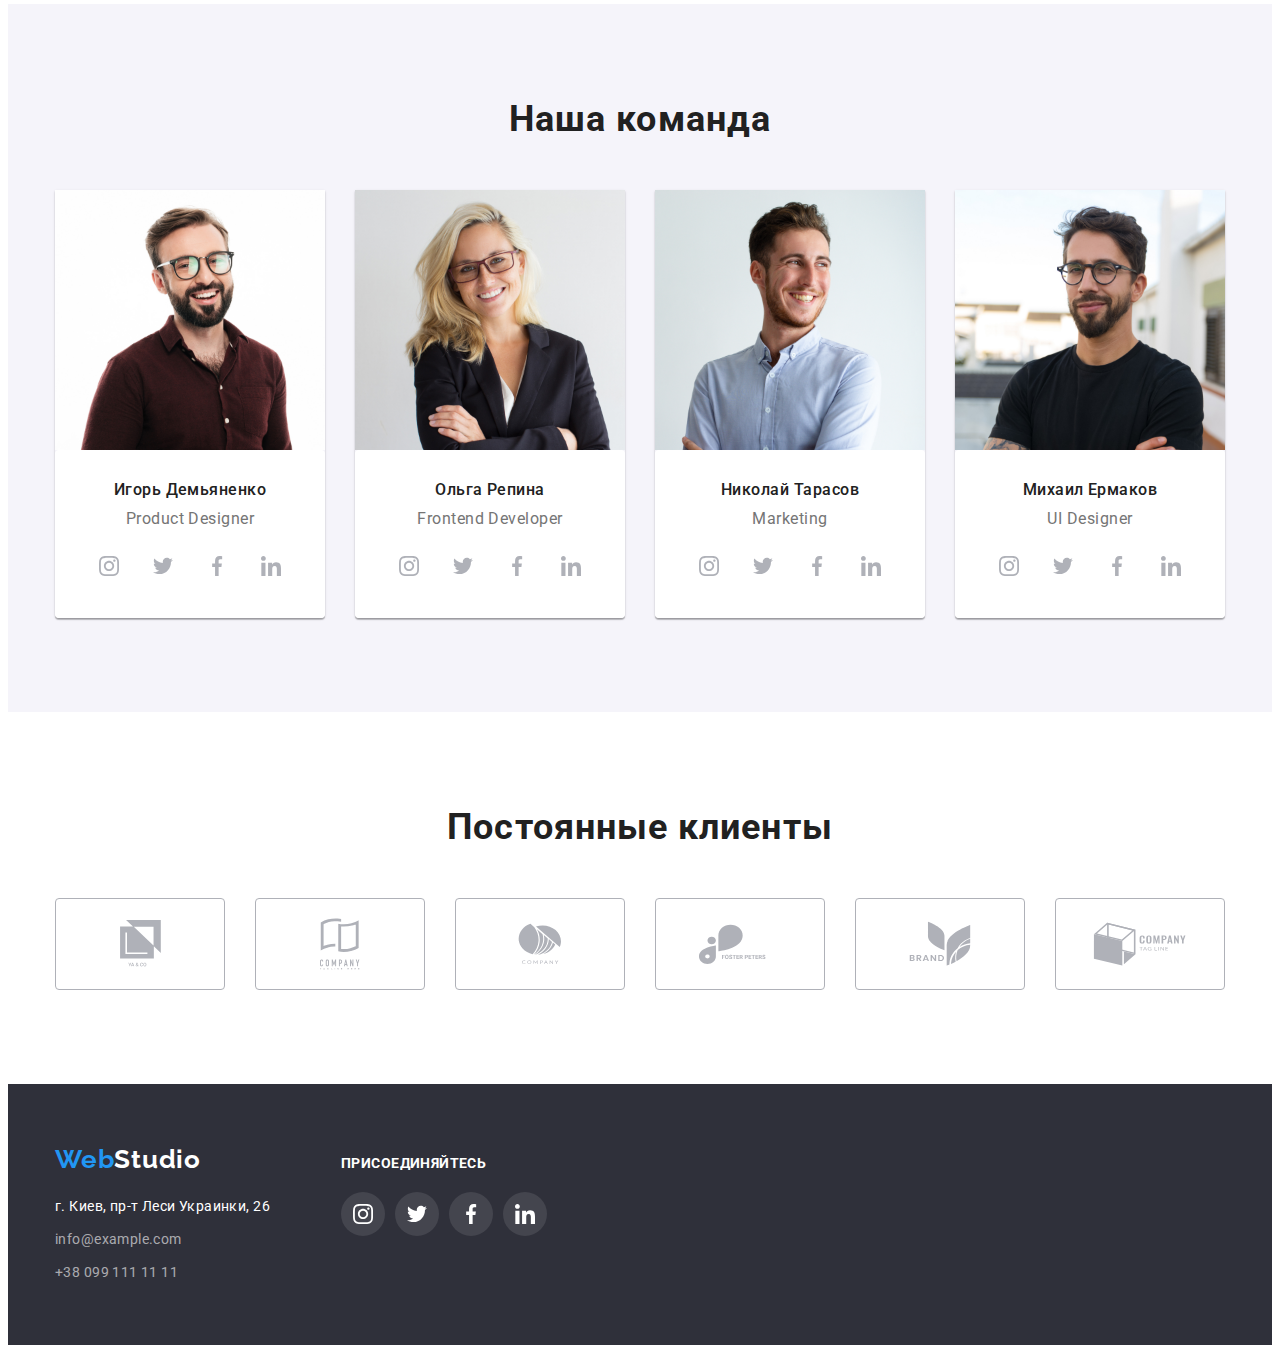
==== commit 9376cb6b: "5.3" ====
--- a/index.html
+++ b/index.html
@@ -19,7 +19,7 @@
     <a class="logo link" href="" lang="en">Web<span class="logo-accent">Studio</span></a>
     
     <ul class="header-list list"> 
-        <li class="header-item"><a href="./index.html" class="header-link link studia ">Студия</a></li>
+        <li class="header-item"><a href="./index.html" class="header-link link studia curent ">Студия</a></li>
         <li class="header-item"><a href="./portfolio.html" class="header-link link portfolio">Портфолио</a></li>
         <li class="header-item"><a href="" class="header-link link contacts">Контакты</a></li>
     </ul>
@@ -44,7 +44,7 @@
 <section class="business">
     <div class="container">
         <h1 class="main-title">ЭФФЕКТИВНЫЕ РЕШЕНИЯ <br>ДЛЯ ВАШЕГО БИЗНЕСА</h1>
-        <button type="button" class="business-btn">Заказать услугу</button>
+        <button type="button" class="business-btn" data-modal-open>Заказать услугу</button>
     </div>
 </section>
 <section class="option">
@@ -82,19 +82,19 @@
     <ul class="option-list list">
     <li class="option-item "> 
         <h3 class="option-item-title ">Внимание к деталям</h3>
-    <p class="option-iyem-text">Идейные соображения, а также начало повседневной работы по формированию позиции. </p>
+    <p class="option-item-text">Идейные соображения, а также начало повседневной работы по формированию позиции. </p>
 </li>
     <li class="option-item">
         <h3 class="option-item-title">Пунктуальность </h3>
-    <p class="option-iyem-text">Задача организации, в особенности же рамки и место обучения кадров влечет за собой.</p>
+    <p class="option-item-text">Задача организации, в особенности же рамки и место обучения кадров влечет за собой.</p>
 </li>
     <li class="option-item">
         <h3 class="option-item-title">Планирование</h3>
-    <p class="option-iyem-text">Равным образом консультация с широким активом в значительной степени обуславливает.</p>
+    <p class="option-item-text">Равным образом консультация с широким активом в значительной степени обуславливает.</p>
 </li>
     <li class="option-item">
         <h3 class="option-item-title">Современные технологии</h3>
-    <p class="option-iyem-text">Значимость этих проблем настолько очевидна, что реализация плановых заданий.</p>
+    <p class="option-item-text">Значимость этих проблем настолько очевидна, что реализация плановых заданий.</p>
 </li>
 </ul>
 </div>
@@ -102,22 +102,25 @@
 <section class="work">
 <div class="container">
 <h2 class="work-title">Чем мы занимаемся</h2>
-
 <ul class="work-list list">
-    
-    <li class="work-item"><img src="img/cod.jpg" alt="верстка" width="370" height="294" class="work-pict"> </li>
-<li class="work-item"> <img src="img/telephone.jpg" alt="верстка" width="370" height="294"  class="work-pict"></li>
-<li class="work-item"><img src="img/laptop.jpg" alt="верстка" width="370" height="294" class="work-pict"></li>
-</ul>
-<ul class="work-pre-list list">
-    <li class="work-pre-item">
-        <p class="pre-text">Десктопные приложения</p>
-    </li>
-    <li class="work-pre-item">
-        <p class="pre-text">Мобильные приложения</p>
-    </li>
-    <li class="work-pre-item">
-        <p class="pre-text">Дизайнерские решения</p>
+    <li class="work-item">
+        <div class="thumb list">
+            <img src="img/cod.jpg" alt="верстка" width="370" height="294" class="work-pict">
+            <p class="pre-text">Десктопные приложения</p> 
+        </div>
+    </li>
+        
+    <li class="work-item">
+        <div class="thumb">
+            <img src="img/telephone.jpg" alt="верстка" width="370" height="294"  class="work-pict">
+            <p class="pre-text">Мобильные приложения</p>
+        </div>
+    </li>
+    <li class="work-item">
+        <div class="thumb">
+            <img src="img/laptop.jpg" alt="верстка" width="370" height="294" class="work-pict">
+            <p class="pre-text">Дизайнерские решения</p>
+        </div>
     </li>
 </ul>
 </div>
@@ -331,7 +334,16 @@
         </ul>
     </div>
     </div>
-    </footer> 
-
+    </footer>
+    <div class="backdrop is-hidden" data-modal>
+        <div class="modal">
+            <button type="button" class="window-btn" data-modal-close>
+                <svg class="close-icon" width="11" height="11">
+                    <use href="/img/close.svg#icon-Vector-2-1"></use>
+                </svg>
+            </button>
+        </div>
+    </div>
+    <script src="./jc/modal.js"></script>
 </body>
 </html>--- a/css/styles.css
+++ b/css/styles.css
@@ -70,9 +70,20 @@
       color: #FFFFFF;
     }
     .header-list {
-      display: flex;
+      display: flex;;
     }
-
+    .curent::after{
+      position: absolute;
+      /* left: 0; */
+      bottom: -1px;
+      content: "";
+      display: block;
+      width: 100%;
+      height: 4px;
+      background-color: #2196F3;
+      border-radius: 2px;
+      /* top: 45px; */
+      }
     .header-nav {
       display: flex;
       align-items: center;
@@ -82,24 +93,28 @@
     align-items: center;
     }
   .header-link {
+    padding-top: 32px;
+    padding-bottom: 32px;
+    position: relative;
     font-weight: 500;
     font-size: 14px;
     line-height: 1.14;  
     letter-spacing: 0.02em;
-    
     color: var(--header-color);
-  }
-  .header-list::after {
+    transition: color 250ms cubic-bezier(0.4, 0, 0.2, 1);
+    
+  }
+  /* .header-list::after {
     content: "";
-    position: absolute;
-    bottom: 0;
+    position:absolute;
+    
     display: block;
-    width: 48px;
+    width: 100%;
     height: 4px;
     border-radius: 4px;
     background-color: var(--btn-color)
     
-  }
+  } */
     
   
   
@@ -117,17 +132,17 @@
   font-size: 14px;
   line-height: 1.14;
   letter-spacing: 0.02em;
-  
   color: var(--header-link-color);
   margin-right: 30px;
+  transition: color 250ms cubic-bezier(0.4, 0, 0.2, 1);
   }
   .header-tel {
     font-weight: 500;
     font-size: 14px;
     line-height: 1.14;
     letter-spacing: 0.02em;
-    
     color: var(--header-link-color);
+    transition: color 250ms cubic-bezier(0.4, 0, 0.2, 1);
   }
   .header-connect {
     margin-left: auto;
@@ -140,6 +155,7 @@
   .header-icon {
     fill: #757575;
     margin-right: 10px;  
+    transition: color 250ms cubic-bezier(0.4, 0, 0.2, 1);
   }
 
   .header-link:hover,
@@ -226,9 +242,10 @@
     margin: 0 auto;
     display: block;
     background: #2196F3;
-box-shadow: 0px 4px 4px rgba(0, 0, 0, 0.15);
-border-radius: 4px;
-color: #FFFFFF;
+    box-shadow: 0px 4px 4px rgba(0, 0, 0, 0.15);
+    border-radius: 4px;
+    color: #FFFFFF;
+    transition: color 250ms linear, background 250ms linear ;
   }   
   .option {
     padding-top: 94px;
@@ -254,7 +271,7 @@
     color: var(--title-color);
     margin-bottom: 10px;
   } 
-  .option-iyem-text {
+  .option-item-text {
     font-size: 14px;
     line-height: 1.71;
     letter-spacing: 0.03em;
@@ -310,28 +327,37 @@
     margin-right: 30px;
 
   } 
-  .work-pre-list{
-    display: flex;
-    
-  }
-  .work-pre-item {
+  
+  
+  
+  .thumb {
+    position: relative;
+    
+
+  }
+  .thumb> .pre-text {
+    position: absolute;
+    left: 0;
+    bottom: 0;
+    color:#FFFFFF ;
+    background-color: rgba(47, 48, 58, 0.8);
+    display: flex;
+    align-items: center;
+    justify-content: center;
     width: 370px;
     height: 70px;
-    background: rgba(47, 48, 58, 0.8);
-    margin-right: 30px;
-  }
-  .work-pre-item:last-child {
-    margin-right: 0px;
-  }
+    
+  }
+
   .pre-text {
     font-weight: 700;
-font-size: 14px;
-line-height: 1.14;
-text-align: center;
-letter-spacing: 0.03em;
-text-transform: uppercase;
-color: #FFFFFF;
-margin-top: 27px;
+    font-size: 14px;
+    line-height: 1.14;
+    text-align: center;
+    letter-spacing: 0.03em;
+    text-transform: uppercase;
+    color: #FFFFFF;
+    
   }
   
   .hero {
@@ -411,9 +437,11 @@
     width: 100%;
     height: 100%;
     border-radius: 50px;
+    transition: background 250ms cubic-bezier(0.4, 0, 0.2, 1);
   }
   .hero-soc-icon {
     fill:  #AFB1B8;
+    transition: fill 250ms cubic-bezier(0.4, 0, 0.2, 1)
   }
 
   .hero-soc-link:hover,
@@ -460,6 +488,7 @@
 
   .customers-icon {
     fill: #AFB1B8;
+    transition: fill 250ms cubic-bezier(0.4, 0, 0.2, 1);
   }
 
   .customers-link {
@@ -468,6 +497,7 @@
     justify-content: center;
     width: 100%;
     height: 100%;
+    transition: background 250ms cubic-bezier(0.4, 0, 0.2, 1);
   }
   
   .customers-link:hover,
@@ -504,18 +534,21 @@
     line-height: 1.71;
     letter-spacing: 0.03em;
     color: var(--second-title-color);
+    transition: color 250ms cubic-bezier(0.4, 0, 0.2, 1);
   }
   .footer-mail {
     font-size: 14px;
     line-height: 1.71;
     letter-spacing: 0.03em;
     color: rgba(255, 255, 255, 0.6);
+    transition: color 250ms cubic-bezier(0.4, 0, 0.2, 1);
   }
   .footer-tel {
     font-size: 14px;
     line-height: 1.71;
     letter-spacing: 0.03em;
     color: rgba(255, 255, 255, 0.6);
+    transition: color 250ms cubic-bezier(0.4, 0, 0.2, 1);
   }
   .footer-item:not(:last-child) {
     margin-bottom: 9px;
@@ -553,6 +586,7 @@
     height: 100%;
     border-radius: 50px;
     background: rgba(255, 255, 255, 0.1);
+    transition: background 250ms cubic-bezier(0.4, 0, 0.2, 1);
   }   
   
   .join-icon {
@@ -586,6 +620,7 @@
     background: #F5F4FA;
     border-radius: 4px;
     border: #FFFFFF;
+    transition: color 250ms cubic-bezier(0.4, 0, 0.2, 1), background 250ms cubic-bezier(0.4, 0, 0.2, 1);
     
   }  
   .main-list {
@@ -613,12 +648,18 @@
   flex-basis: calc(100% / 9 - 30px);
     margin: 15px; 
     outline: 1px solid #EEEEEE;
-  }
+    transition: box-shadow 250ms cubic-bezier(0.4, 0, 0.2, 1);
+    
+  }
+
 
   .box-item:hover,
   .box-item:focus {
 box-shadow: 0px 1px 1px rgba(0, 0, 0, 0.12), 0px 4px 4px 
 rgba(0, 0, 0, 0.06), 1px 4px 6px rgba(0, 0, 0, 0.16);
+  }
+  .box-item:hover .box-pre-text {
+    transform:translateY(0) ;
   }
 
   .box-title{
@@ -636,6 +677,66 @@
     letter-spacing: 0.03em;
     
     color: var(--text-color);
-  }    
-  
-  +  }  
+  .box-wrap {
+    position: relative;
+    overflow: hidden;
+  }  
+  .box-pre-text {
+    position: absolute;
+    top: 0;
+    font-weight: 400;
+    font-size: 18px;
+    line-height: 1.55;
+    letter-spacing: 0.03em;
+    color: #FFFFFF;
+    background: rgba(33, 150, 243, 0.9);
+    padding: 63px 24px;
+    height: 100%;
+    transform:translateY(100%) ;
+    transition: transform 250ms cubic-bezier(0.4, 0, 0.2, 1);
+
+  }
+  .backdrop {
+    position:fixed;
+    top: 0;
+    left: 0;
+    width: 100%;
+    height: 100%;
+    background: rgba(0, 0, 0, 0.2);
+    transition: opacity 250ms linear, visibility 250ms linear;
+  }
+  .backdrop.is-hidden .modal {
+    transform: translate(-50%, -50%) scale(0);
+  }
+  .modal {
+    width: 528px;
+    min-height: 581px;
+    top: 50%;
+    left: 50%;
+    transform: translate(-50%, -50%) scale(1);
+    background: #FFFFFF;
+    box-shadow: 0px 1px 3px rgba(0, 0, 0, 0.12), 0px 1px 1px rgba(0, 0, 0, 0.14), 0px 2px 1px rgba(0, 0, 0, 0.2);
+    border-radius: 4px;
+    position: absolute;
+    transition: transform 250ms linear;
+  }
+  .window-btn {
+    position: absolute;
+    top: 8px;
+    right: 8px;
+    width: 30px;
+    height: 30px;
+    background: #FFFFFF;
+    border: 1px solid rgba(0, 0, 0, 0.1);
+    border-radius: 50%;
+    display: flex;
+    align-items: center;
+    justify-content: center;
+    background-color: transparent;
+  }
+  .is-hidden {
+    opacity: 0;
+    visibility: hidden;
+    pointer-events: none;
+  }
